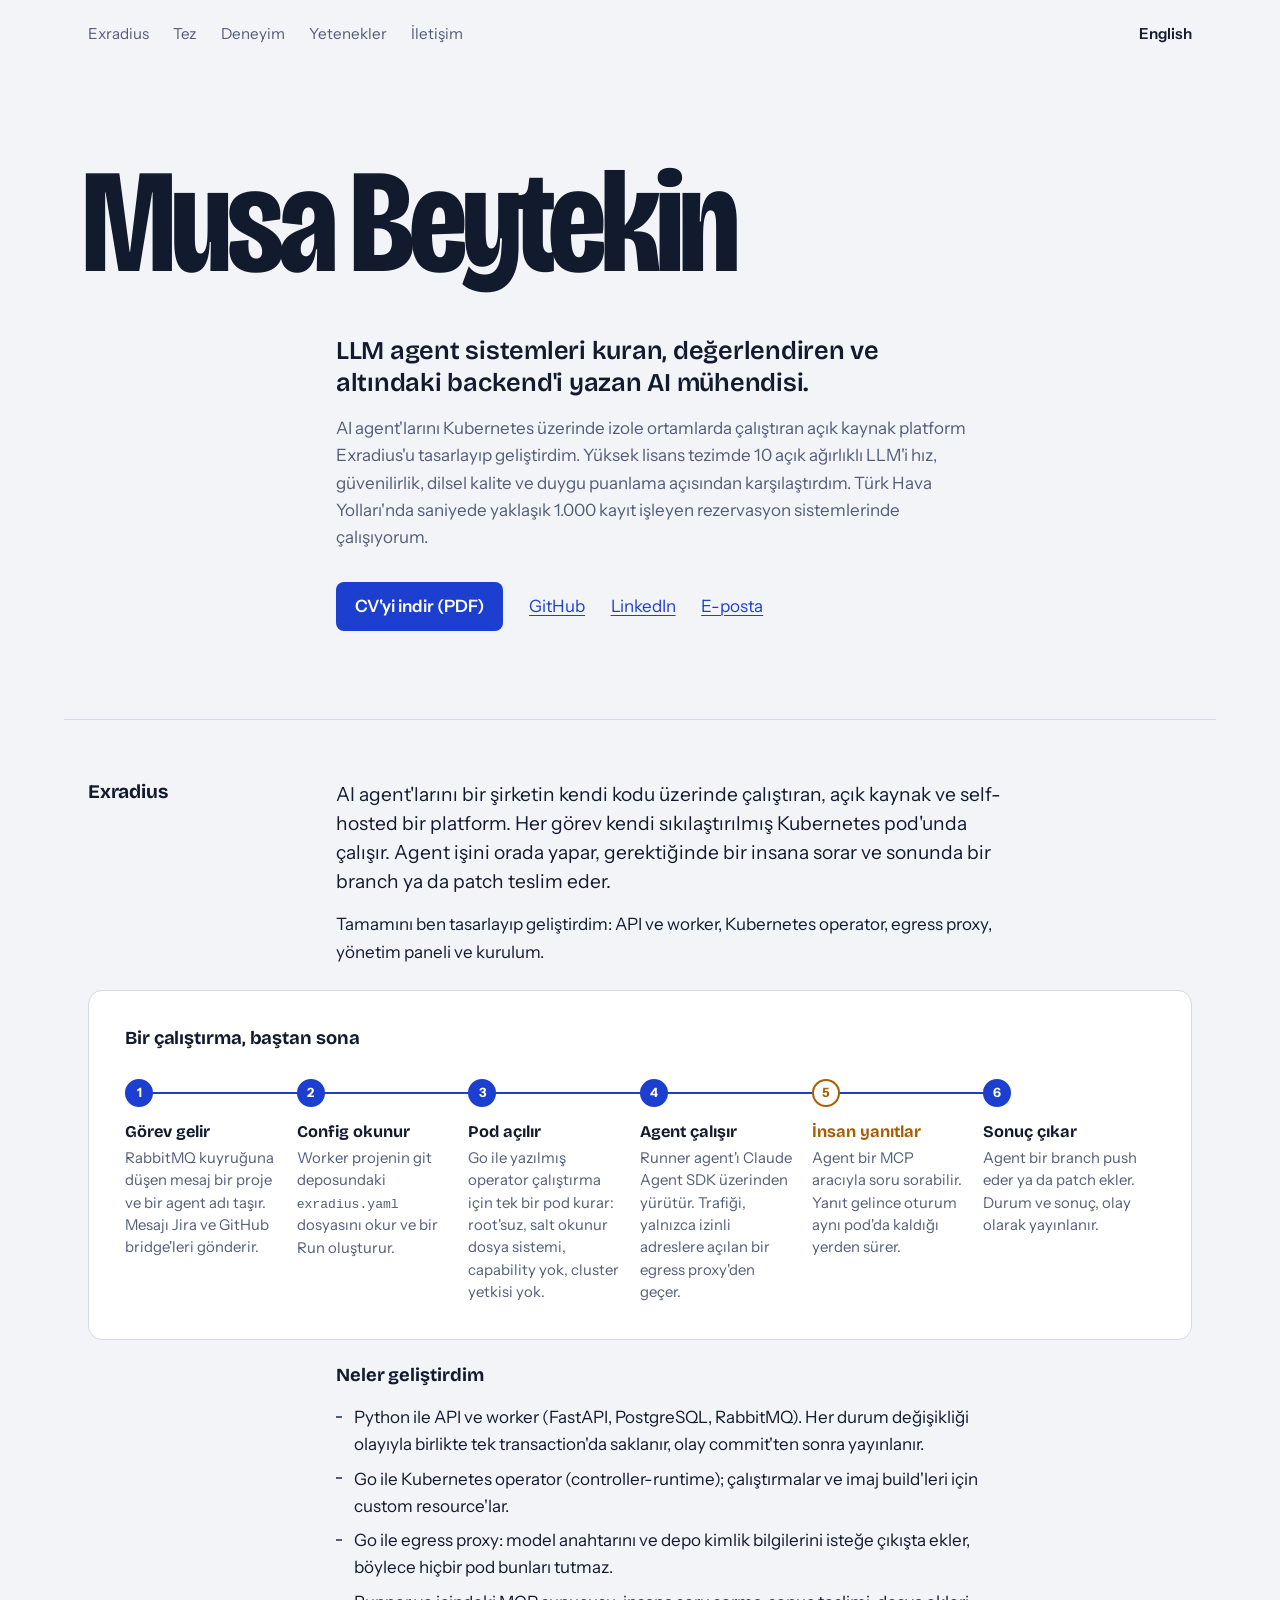
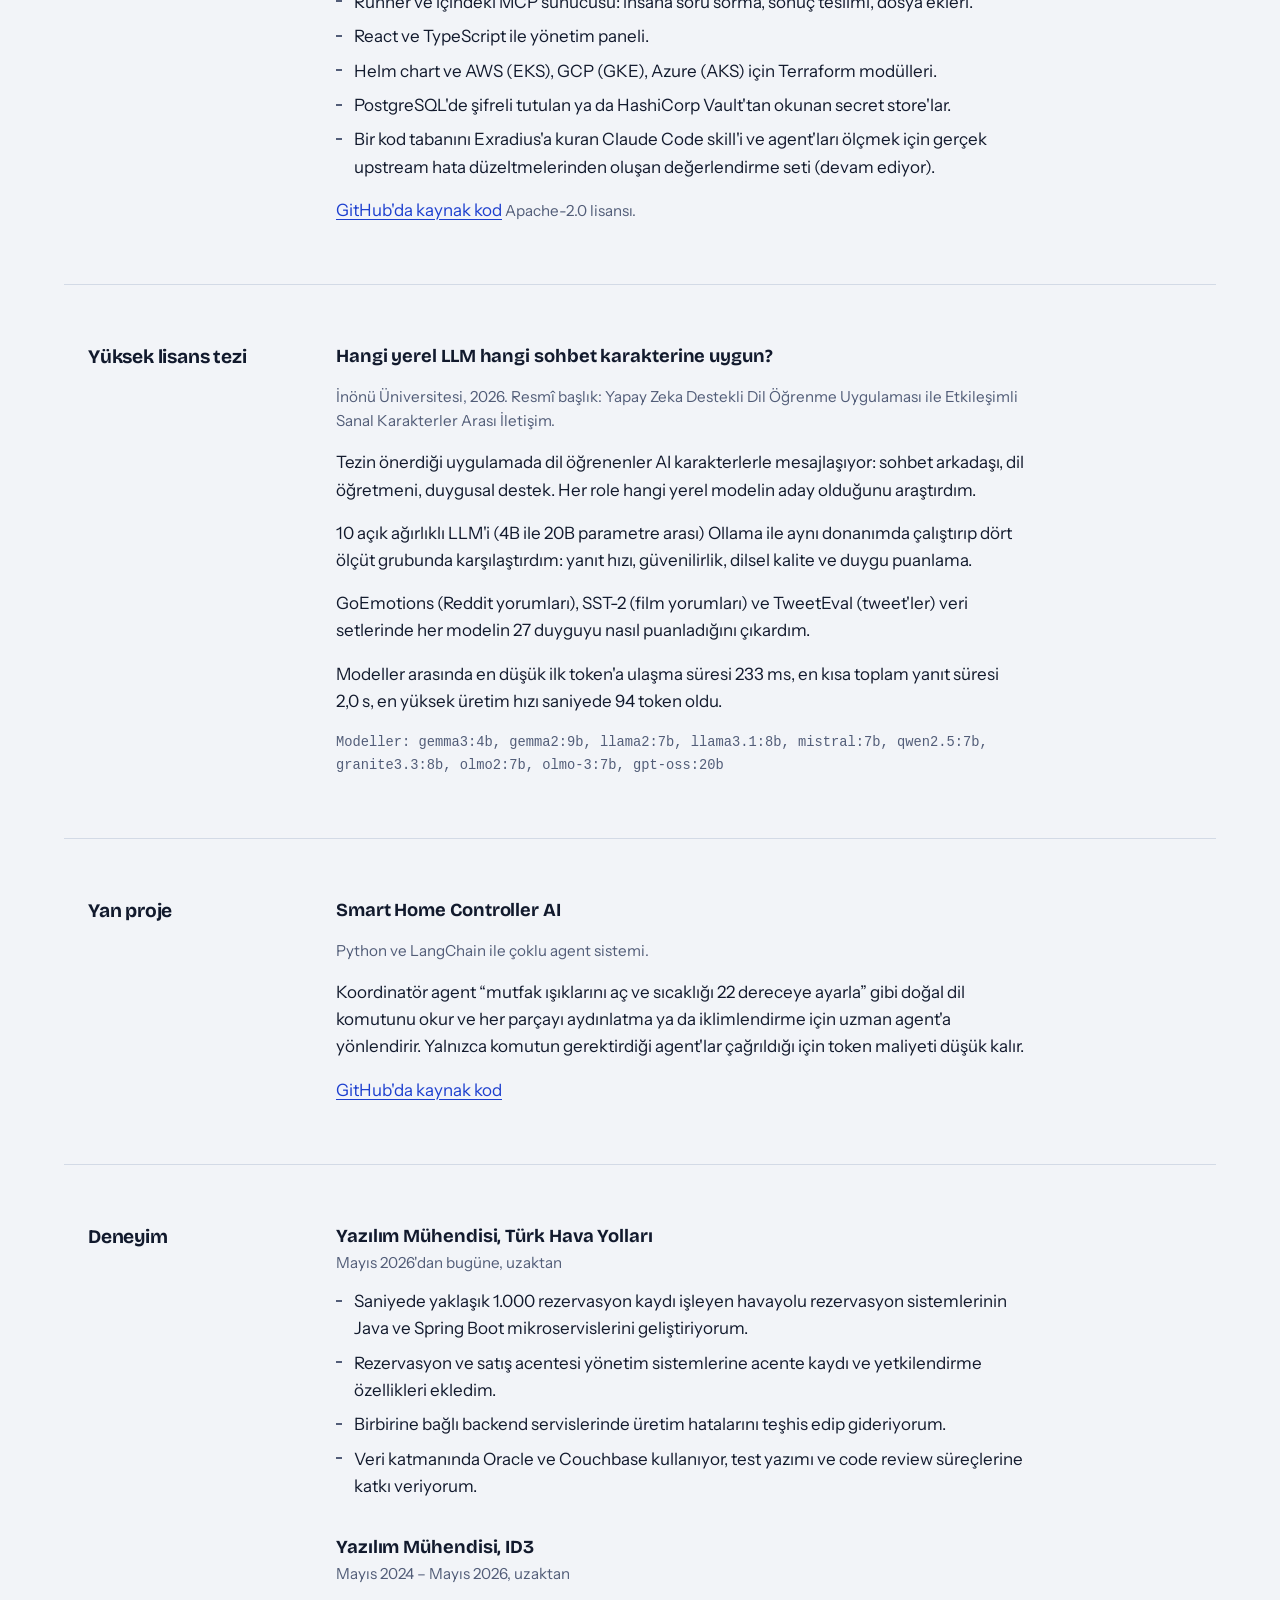
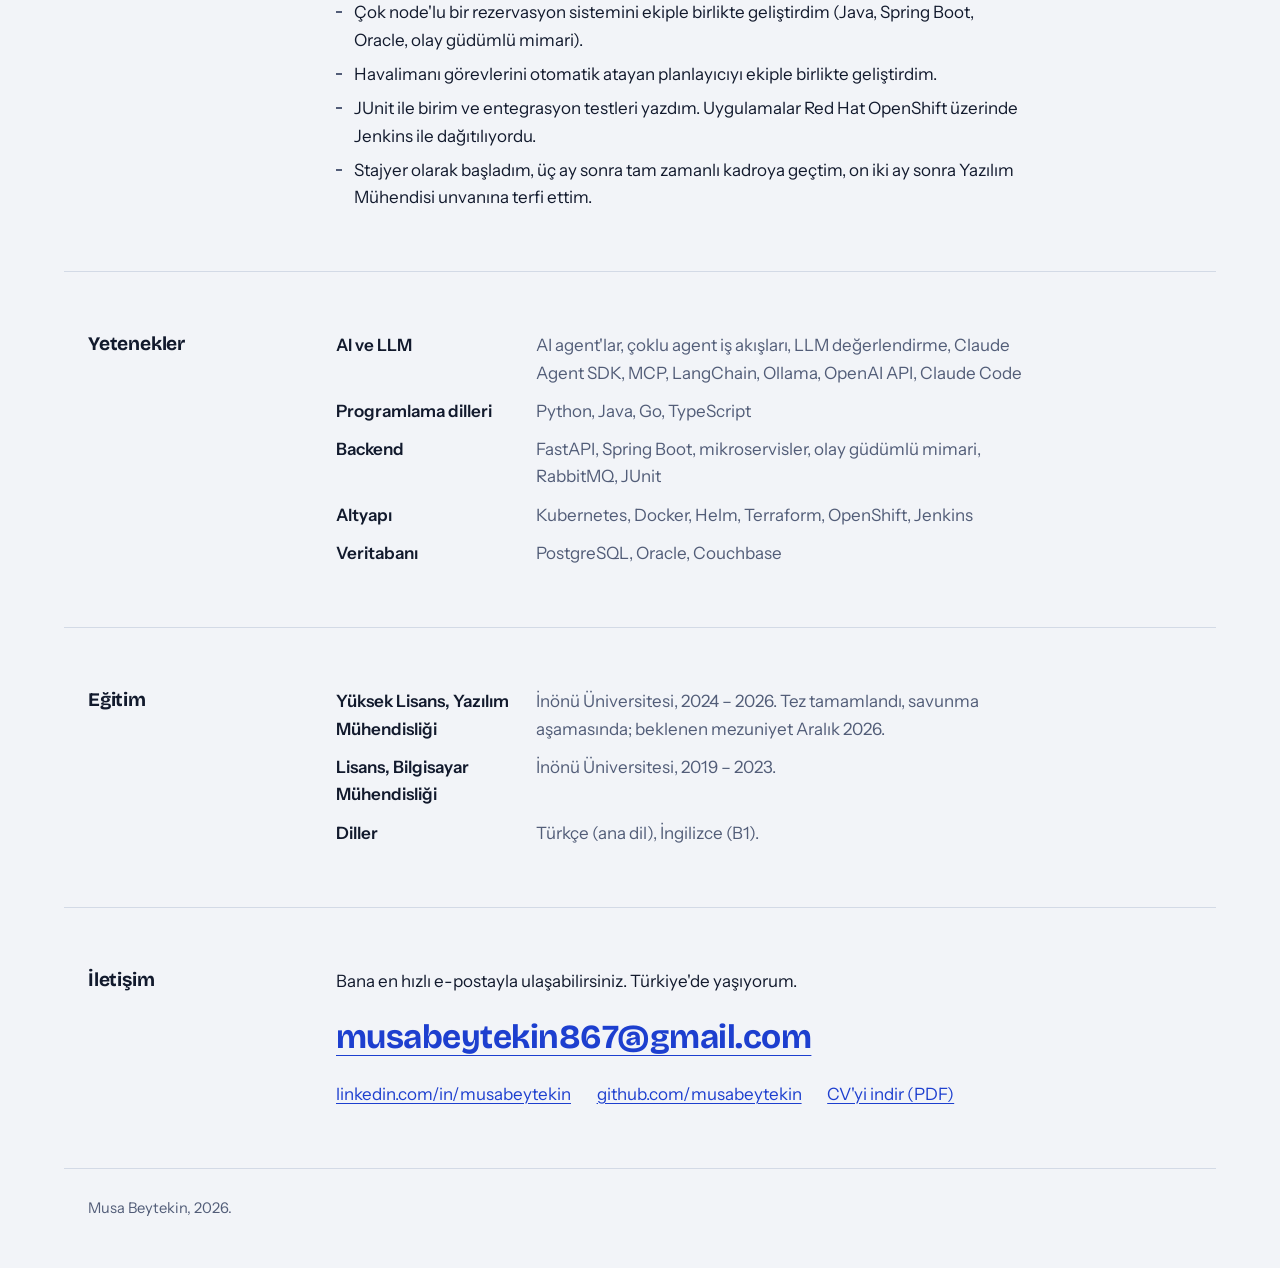
==== tr/index.html @ 1d21b81c "Add the personal site in English and Turkish Co-Authored-By: Claude Fable 5.2 <noreply@anthropic.com" ====
<!doctype html>
<html lang="tr">
<head>
  <meta charset="utf-8">
  <meta name="viewport" content="width=device-width, initial-scale=1">
  <title>Musa Beytekin, AI mühendisi</title>
  <meta name="description" content="LLM agent sistemleri kuran, değerlendiren ve altındaki backend'i yazan AI mühendisi. AI agent'larını izole Kubernetes pod'larında çalıştıran açık kaynak platform Exradius'un geliştiricisi.">
  <meta name="author" content="Musa Beytekin">
  <link rel="canonical" href="https://musabeytekin.github.io/tr/">
  <link rel="alternate" hreflang="en" href="https://musabeytekin.github.io/">
  <link rel="alternate" hreflang="tr" href="https://musabeytekin.github.io/tr/">
  <link rel="alternate" hreflang="x-default" href="https://musabeytekin.github.io/">
  <meta property="og:type" content="profile">
  <meta property="og:title" content="Musa Beytekin, AI mühendisi">
  <meta property="og:description" content="LLM agent sistemleri kuran, değerlendiren ve altındaki backend'i yazan AI mühendisi. AI agent'larını izole Kubernetes pod'larında çalıştıran açık kaynak platform Exradius'un geliştiricisi.">
  <meta property="og:url" content="https://musabeytekin.github.io/tr/">
  <meta property="og:image" content="https://musabeytekin.github.io/assets/og.png">
  <meta property="og:image:width" content="1200">
  <meta property="og:image:height" content="630">
  <meta name="twitter:card" content="summary_large_image">
  <meta name="theme-color" content="#f2f4f8" media="(prefers-color-scheme: light)">
  <meta name="theme-color" content="#0c1220" media="(prefers-color-scheme: dark)">
  <link rel="icon" href="../assets/favicon.svg" type="image/svg+xml">
  <link rel="preconnect" href="https://fonts.googleapis.com">
  <link rel="preconnect" href="https://fonts.gstatic.com" crossorigin>
  <link rel="stylesheet" href="https://fonts.googleapis.com/css2?family=Bricolage+Grotesque:opsz,wdth,wght@12..96,75..100,400..800&family=Instrument+Sans:wght@400..700&display=swap">
  <link rel="stylesheet" href="../assets/site.css">
  <script type="application/ld+json">
  {
    "@context": "https://schema.org",
    "@type": "Person",
    "name": "Musa Beytekin",
    "jobTitle": "AI Mühendisi",
    "url": "https://musabeytekin.github.io/tr/",
    "email": "mailto:musabeytekin867@gmail.com",
    "sameAs": ["https://github.com/musabeytekin", "https://www.linkedin.com/in/musabeytekin"],
    "alumniOf": {"@type": "CollegeOrUniversity", "name": "İnönü University"},
    "address": {"@type": "PostalAddress", "addressCountry": "TR"}
  }
  </script>
</head>
<body>
  <a class="skip" href="#main">İçeriğe geç</a>

  <header class="top wrap">
    <nav aria-label="Bölümler">
        <a href="#exradius">Exradius</a>
        <a href="#thesis">Tez</a>
        <a href="#experience">Deneyim</a>
        <a href="#skills">Yetenekler</a>
        <a href="#contact">İletişim</a>
    </nav>
    <a class="lang" href="../" lang="en" hreflang="en">English</a>
  </header>

  <main id="main">
    <section class="hero wrap">
      <h1>Musa Beytekin</h1>
      <div class="hero-text">
        <p class="role">LLM agent sistemleri kuran, değerlendiren ve altındaki backend'i yazan AI mühendisi.</p>
        <p class="summary">AI agent'larını Kubernetes üzerinde izole ortamlarda çalıştıran açık kaynak platform Exradius'u tasarlayıp geliştirdim. Yüksek lisans tezimde 10 açık ağırlıklı LLM'i hız, güvenilirlik, dilsel kalite ve duygu puanlama açısından karşılaştırdım. Türk Hava Yolları'nda saniyede yaklaşık 1.000 kayıt işleyen rezervasyon sistemlerinde çalışıyorum.</p>
        <ul class="actions">
          <li><a class="button" href="../cv/Musa_Beytekin_CV_TR.pdf">CV'yi indir (PDF)</a></li>
          <li><a href="https://github.com/musabeytekin">GitHub</a></li>
          <li><a href="https://www.linkedin.com/in/musabeytekin">LinkedIn</a></li>
          <li><a href="mailto:musabeytekin867@gmail.com">E-posta</a></li>
        </ul>
      </div>
    </section>

    <section class="block wrap" id="exradius">
      <h2>Exradius</h2>
      <div class="content">
        <p class="lead">AI agent'larını bir şirketin kendi kodu üzerinde çalıştıran, açık kaynak ve self-hosted bir platform. Her görev kendi sıkılaştırılmış Kubernetes pod'unda çalışır. Agent işini orada yapar, gerektiğinde bir insana sorar ve sonunda bir branch ya da patch teslim eder.</p>
        <p>Tamamını ben tasarlayıp geliştirdim: API ve worker, Kubernetes operator, egress proxy, yönetim paneli ve kurulum.</p>
      </div>
      <div class="run wide">
        <h3>Bir çalıştırma, baştan sona</h3>
        <ol class="track">
          <li style="--i: 0"><strong>Görev gelir</strong>RabbitMQ kuyruğuna düşen mesaj bir proje ve bir agent adı taşır. Mesajı Jira ve GitHub bridge'leri gönderir.</li>
          <li style="--i: 1"><strong>Config okunur</strong>Worker projenin git deposundaki <code>exradius.yaml</code> dosyasını okur ve bir Run oluşturur.</li>
          <li style="--i: 2"><strong>Pod açılır</strong>Go ile yazılmış operator çalıştırma için tek bir pod kurar: root'suz, salt okunur dosya sistemi, capability yok, cluster yetkisi yok.</li>
          <li style="--i: 3"><strong>Agent çalışır</strong>Runner agent'ı Claude Agent SDK üzerinden yürütür. Trafiği, yalnızca izinli adreslere açılan bir egress proxy'den geçer.</li>
          <li class="person" style="--i: 4"><strong>İnsan yanıtlar</strong>Agent bir MCP aracıyla soru sorabilir. Yanıt gelince oturum aynı pod'da kaldığı yerden sürer.</li>
          <li style="--i: 5"><strong>Sonuç çıkar</strong>Agent bir branch push eder ya da patch ekler. Durum ve sonuç, olay olarak yayınlanır.</li>
        </ol>
      </div>
      <div class="content">
        <h3>Neler geliştirdim</h3>
        <ul class="points">
          <li>Python ile API ve worker (FastAPI, PostgreSQL, RabbitMQ). Her durum değişikliği olayıyla birlikte tek transaction'da saklanır, olay commit'ten sonra yayınlanır.</li>
          <li>Go ile Kubernetes operator (controller-runtime); çalıştırmalar ve imaj build'leri için custom resource'lar.</li>
          <li>Go ile egress proxy: model anahtarını ve depo kimlik bilgilerini isteğe çıkışta ekler, böylece hiçbir pod bunları tutmaz.</li>
          <li>Runner ve içindeki MCP sunucusu: insana soru sorma, sonuç teslimi, dosya ekleri.</li>
          <li>React ve TypeScript ile yönetim paneli.</li>
          <li>Helm chart ve AWS (EKS), GCP (GKE), Azure (AKS) için Terraform modülleri.</li>
          <li>PostgreSQL'de şifreli tutulan ya da HashiCorp Vault'tan okunan secret store'lar.</li>
          <li>Bir kod tabanını Exradius'a kuran Claude Code skill'i ve agent'ları ölçmek için gerçek upstream hata düzeltmelerinden oluşan değerlendirme seti (devam ediyor).</li>
        </ul>
        <p><a href="https://github.com/musabeytekin/exradius">GitHub'da kaynak kod</a> <span class="note">Apache-2.0 lisansı.</span></p>
      </div>
    </section>

    <section class="block wrap" id="thesis">
      <h2>Yüksek lisans tezi</h2>
      <div class="content">
        <h3>Hangi yerel LLM hangi sohbet karakterine uygun?</h3>
        <p class="note">İnönü Üniversitesi, 2026. Resmî başlık: Yapay Zeka Destekli Dil Öğrenme Uygulaması ile Etkileşimli Sanal Karakterler Arası İletişim.</p>
        <p>Tezin önerdiği uygulamada dil öğrenenler AI karakterlerle mesajlaşıyor: sohbet arkadaşı, dil öğretmeni, duygusal destek. Her role hangi yerel modelin aday olduğunu araştırdım.</p>
        <p>10 açık ağırlıklı LLM'i (4B ile 20B parametre arası) Ollama ile aynı donanımda çalıştırıp dört ölçüt grubunda karşılaştırdım: yanıt hızı, güvenilirlik, dilsel kalite ve duygu puanlama.</p>
        <p>GoEmotions (Reddit yorumları), SST-2 (film yorumları) ve TweetEval (tweet'ler) veri setlerinde her modelin 27 duyguyu nasıl puanladığını çıkardım.</p>
        <p>Modeller arasında en düşük ilk token'a ulaşma süresi 233 ms, en kısa toplam yanıt süresi 2,0 s, en yüksek üretim hızı saniyede 94 token oldu.</p>
        <p class="models">Modeller: gemma3:4b, gemma2:9b, llama2:7b, llama3.1:8b, mistral:7b, qwen2.5:7b, granite3.3:8b, olmo2:7b, olmo-3:7b, gpt-oss:20b</p>
      </div>
    </section>

    <section class="block wrap" id="side-project">
      <h2>Yan proje</h2>
      <div class="content">
        <h3>Smart Home Controller AI</h3>
        <p class="note">Python ve LangChain ile çoklu agent sistemi.</p>
        <p>Koordinatör agent “mutfak ışıklarını aç ve sıcaklığı 22 dereceye ayarla” gibi doğal dil komutunu okur ve her parçayı aydınlatma ya da iklimlendirme için uzman agent'a yönlendirir. Yalnızca komutun gerektirdiği agent'lar çağrıldığı için token maliyeti düşük kalır.</p>
        <p><a href="https://github.com/musabeytekin/smart-home-controller-ai">GitHub'da kaynak kod</a></p>
      </div>
    </section>

    <section class="block wrap" id="experience">
      <h2>Deneyim</h2>
      <div class="content">
        <article class="entry">
          <h3>Yazılım Mühendisi, Türk Hava Yolları</h3>
          <p class="when">Mayıs 2026'dan bugüne, uzaktan</p>
          <ul class="points">
            <li>Saniyede yaklaşık 1.000 rezervasyon kaydı işleyen havayolu rezervasyon sistemlerinin Java ve Spring Boot mikroservislerini geliştiriyorum.</li>
            <li>Rezervasyon ve satış acentesi yönetim sistemlerine acente kaydı ve yetkilendirme özellikleri ekledim.</li>
            <li>Birbirine bağlı backend servislerinde üretim hatalarını teşhis edip gideriyorum.</li>
            <li>Veri katmanında Oracle ve Couchbase kullanıyor, test yazımı ve code review süreçlerine katkı veriyorum.</li>
          </ul>
        </article>
        <article class="entry">
          <h3>Yazılım Mühendisi, ID3</h3>
          <p class="when">Mayıs 2024 – Mayıs 2026, uzaktan</p>
          <ul class="points">
            <li>Çok node'lu bir rezervasyon sistemini ekiple birlikte geliştirdim (Java, Spring Boot, Oracle, olay güdümlü mimari).</li>
            <li>Havalimanı görevlerini otomatik atayan planlayıcıyı ekiple birlikte geliştirdim.</li>
            <li>JUnit ile birim ve entegrasyon testleri yazdım. Uygulamalar Red Hat OpenShift üzerinde Jenkins ile dağıtılıyordu.</li>
            <li>Stajyer olarak başladım, üç ay sonra tam zamanlı kadroya geçtim, on iki ay sonra Yazılım Mühendisi unvanına terfi ettim.</li>
          </ul>
        </article>
      </div>
    </section>

    <section class="block wrap" id="skills">
      <h2>Yetenekler</h2>
      <div class="content">
        <dl class="facts">
          <dt>AI ve LLM</dt>
          <dd>AI agent'lar, çoklu agent iş akışları, LLM değerlendirme, Claude Agent SDK, MCP, LangChain, Ollama, OpenAI API, Claude Code</dd>
          <dt>Programlama dilleri</dt>
          <dd>Python, Java, Go, TypeScript</dd>
          <dt>Backend</dt>
          <dd>FastAPI, Spring Boot, mikroservisler, olay güdümlü mimari, RabbitMQ, JUnit</dd>
          <dt>Altyapı</dt>
          <dd>Kubernetes, Docker, Helm, Terraform, OpenShift, Jenkins</dd>
          <dt>Veritabanı</dt>
          <dd>PostgreSQL, Oracle, Couchbase</dd>
        </dl>
      </div>
    </section>

    <section class="block wrap" id="education">
      <h2>Eğitim</h2>
      <div class="content">
        <dl class="facts">
          <dt>Yüksek Lisans, Yazılım Mühendisliği</dt>
          <dd>İnönü Üniversitesi, 2024 – 2026. Tez tamamlandı, savunma aşamasında; beklenen mezuniyet Aralık 2026.</dd>
          <dt>Lisans, Bilgisayar Mühendisliği</dt>
          <dd>İnönü Üniversitesi, 2019 – 2023.</dd>
          <dt>Diller</dt>
          <dd>Türkçe (ana dil), İngilizce (B1).</dd>
        </dl>
      </div>
    </section>

    <section class="block wrap" id="contact">
      <h2>İletişim</h2>
      <div class="content">
        <p>Bana en hızlı e-postayla ulaşabilirsiniz. Türkiye'de yaşıyorum.</p>
        <p><a class="mail" href="mailto:musabeytekin867@gmail.com">musabeytekin867@gmail.com</a></p>
        <ul class="links">
          <li><a href="https://www.linkedin.com/in/musabeytekin">linkedin.com/in/musabeytekin</a></li>
          <li><a href="https://github.com/musabeytekin">github.com/musabeytekin</a></li>
          <li><a href="../cv/Musa_Beytekin_CV_TR.pdf">CV'yi indir (PDF)</a></li>
        </ul>
      </div>
    </section>
  </main>

  <footer class="wrap">
    <p>Musa Beytekin, 2026.</p>
  </footer>

  <script src="../assets/site.js" defer></script>
</body>
</html>
---- assets/site.css ----
:root {
  --paper: #f2f4f8;
  --surface: #ffffff;
  --ink: #121a2d;
  --muted: #525d78;
  --line: #d3dae6;
  --accent: #1d3fcf;
  --accent-ink: #ffffff;
  --signal: #a85f00;
  --display: "Bricolage Grotesque", "Avenir Next Condensed", "Helvetica Neue", Arial, sans-serif;
  --body: "Instrument Sans", "Helvetica Neue", Arial, sans-serif;
  --mono: ui-monospace, "SF Mono", Menlo, Consolas, monospace;
  --margin-col: 13rem;
  --gap: 2.5rem;
  color-scheme: light dark;
}

@media (prefers-color-scheme: dark) {
  :root {
    --paper: #0c1220;
    --surface: #141c30;
    --ink: #e9edf6;
    --muted: #9ba6c0;
    --line: #27314b;
    --accent: #a3b6ff;
    --accent-ink: #0c1220;
    --signal: #f1b54a;
  }
}

*,
*::before,
*::after {
  box-sizing: border-box;
}

html {
  scroll-behavior: smooth;
  -webkit-text-size-adjust: 100%;
}

body {
  margin: 0;
  background: var(--paper);
  color: var(--ink);
  font-family: var(--body);
  font-size: 1.0625rem;
  line-height: 1.6;
  -webkit-font-smoothing: antialiased;
}

a {
  color: var(--accent);
  text-decoration-thickness: 1px;
  text-underline-offset: 0.2em;
}

a:hover {
  text-decoration-thickness: 2px;
}

:focus-visible {
  outline: 2px solid var(--accent);
  outline-offset: 3px;
  border-radius: 3px;
}

h1,
h2,
h3,
p,
ul,
ol,
dl,
dd {
  margin: 0;
}

ul,
ol {
  padding: 0;
  list-style: none;
}

code {
  font-family: var(--mono);
  font-size: 0.88em;
}

.wrap {
  max-width: 72rem;
  margin-inline: auto;
  padding-inline: 1.5rem;
}

.skip {
  position: absolute;
  left: 1rem;
  top: -4rem;
  background: var(--surface);
  padding: 0.5rem 0.9rem;
  border-radius: 6px;
}

.skip:focus {
  top: 1rem;
}

/* Top bar */

.top {
  display: flex;
  justify-content: space-between;
  align-items: baseline;
  gap: 1.5rem;
  padding-block: 1.4rem;
  font-size: 0.95rem;
}

.top nav {
  display: flex;
  flex-wrap: wrap;
  gap: 0.3rem 1.5rem;
}

.top a {
  color: var(--muted);
  text-decoration: none;
}

.top a:hover {
  color: var(--ink);
  text-decoration: underline;
}

.top .lang {
  color: var(--ink);
  font-weight: 600;
  white-space: nowrap;
}

/* Hero */

.hero {
  padding-block: clamp(2.5rem, 7vw, 5.5rem) clamp(3rem, 7vw, 5.5rem);
}

.hero h1 {
  font-family: var(--display);
  font-weight: 700;
  font-stretch: 78%;
  font-size: clamp(3.4rem, 12.2vw, 9.25rem);
  line-height: 0.88;
  letter-spacing: -0.035em;
  margin-left: -0.04em;
}

.hero-text {
  margin-top: clamp(1.75rem, 4vw, 3rem);
  margin-left: calc(var(--margin-col) + var(--gap));
  max-width: 40rem;
}

.role {
  font-family: var(--display);
  font-size: clamp(1.3rem, 2.4vw, 1.6rem);
  font-weight: 600;
  line-height: 1.25;
  letter-spacing: -0.01em;
}

.summary {
  margin-top: 1rem;
  color: var(--muted);
}

.actions {
  display: flex;
  flex-wrap: wrap;
  align-items: center;
  gap: 0.8rem 1.6rem;
  margin-top: 1.9rem;
}

.button {
  display: inline-block;
  background: var(--accent);
  color: var(--accent-ink);
  font-weight: 600;
  text-decoration: none;
  padding: 0.7rem 1.2rem;
  border-radius: 8px;
}

.button:hover {
  filter: brightness(1.12);
}

/* Sections: heading in the margin, content beside it */

.block {
  display: grid;
  grid-template-columns: var(--margin-col) minmax(0, 1fr);
  column-gap: var(--gap);
  row-gap: 1.5rem;
  padding-block: clamp(2.5rem, 5vw, 3.75rem);
  border-top: 1px solid var(--line);
}

.block > h2 {
  grid-column: 1;
  font-family: var(--display);
  font-size: 1.2rem;
  font-weight: 700;
  line-height: 1.3;
  letter-spacing: -0.01em;
}

.block > .content {
  grid-column: 2;
  max-width: 43rem;
}

.block > .wide {
  grid-column: 1 / -1;
}

.content > * + * {
  margin-top: 1rem;
}

.lead {
  font-size: 1.2rem;
  line-height: 1.5;
}

h3 {
  font-family: var(--display);
  font-size: 1.15rem;
  font-weight: 700;
  line-height: 1.3;
  letter-spacing: -0.005em;
}

.when {
  color: var(--muted);
  font-size: 0.95rem;
  margin-top: 0.15rem;
}

.note {
  color: var(--muted);
  font-size: 0.95rem;
}

.points li {
  position: relative;
  padding-left: 1.1rem;
}

.points li + li {
  margin-top: 0.45rem;
}

.points li::before {
  content: "";
  position: absolute;
  left: 0;
  top: 0.68em;
  width: 0.4rem;
  height: 2px;
  background: var(--muted);
}

.entry + .entry {
  margin-top: 2.25rem;
}

.entry .points {
  margin-top: 0.8rem;
}

.models {
  font-family: var(--mono);
  font-size: 0.86rem;
  line-height: 1.7;
  color: var(--muted);
}

/* One run, drawn as a line with stops */

.run {
  background: var(--surface);
  border: 1px solid var(--line);
  border-radius: 14px;
  padding: clamp(1.4rem, 3vw, 2.25rem);
}

.run h3 {
  margin-bottom: 1.75rem;
}

.track {
  --dot: 1.75rem;
  position: relative;
  display: grid;
  grid-template-columns: repeat(6, minmax(0, 1fr));
  counter-reset: stop;
}

.track::before,
.track::after {
  content: "";
  position: absolute;
  top: calc(var(--dot) / 2 - 1px);
  left: 0;
  width: calc(100% / 6 * 5 + var(--dot) / 2);
  height: 2px;
  background: var(--line);
}

.track::after {
  background: var(--accent);
  transform-origin: left center;
}

.track li {
  position: relative;
  counter-increment: stop;
  padding: calc(var(--dot) + 0.9rem) 1.1rem 0 0;
  font-size: 0.93rem;
  line-height: 1.5;
  color: var(--muted);
}

.track li::before {
  content: counter(stop);
  position: absolute;
  z-index: 1;
  top: 0;
  left: 0;
  width: var(--dot);
  height: var(--dot);
  border-radius: 50%;
  background: var(--accent);
  border: 2px solid var(--accent);
  color: var(--accent-ink);
  font-size: 0.8rem;
  font-weight: 700;
  line-height: calc(var(--dot) - 4px);
  text-align: center;
}

.track strong {
  display: block;
  color: var(--ink);
  font-family: var(--display);
  font-size: 1.02rem;
  line-height: 1.3;
  margin-bottom: 0.3rem;
}

/* The stop where a person steps in */
.track li.person::before {
  background: var(--surface);
  border-color: var(--signal);
  color: var(--signal);
}

.track li.person strong {
  color: var(--signal);
}

/* Played once when the track scrolls into view; the script adds these classes */
.track.waiting::after {
  transform: scaleX(0);
}

.track.waiting li::before {
  background: var(--surface);
  border-color: var(--line);
  color: var(--muted);
}

.track.playing::after {
  animation: travel 2.4s cubic-bezier(0.45, 0, 0.25, 1) both;
}

.track.playing li::before {
  animation: arrive 0.35s ease-out both;
  animation-delay: calc(var(--i) * 0.42s);
}

.track.playing li.person::before {
  animation-name: arrive-person;
}

@keyframes travel {
  from {
    transform: scaleX(0);
  }
  to {
    transform: scaleX(1);
  }
}

@keyframes arrive {
  from {
    background: var(--surface);
    border-color: var(--line);
    color: var(--muted);
  }
  to {
    background: var(--accent);
    border-color: var(--accent);
    color: var(--accent-ink);
  }
}

@keyframes arrive-person {
  from {
    border-color: var(--line);
    color: var(--muted);
  }
  to {
    border-color: var(--signal);
    color: var(--signal);
  }
}

/* Skills and facts */

.facts {
  display: grid;
  grid-template-columns: 11rem minmax(0, 1fr);
  gap: 0.7rem 1.5rem;
}

.facts dt {
  font-weight: 600;
}

.facts dd {
  color: var(--muted);
}

.facts dd strong {
  color: var(--ink);
  font-weight: 600;
}

/* Contact */

.mail {
  font-family: var(--display);
  font-size: clamp(1.35rem, 3.6vw, 2.1rem);
  font-weight: 700;
  letter-spacing: -0.015em;
  overflow-wrap: anywhere;
}

.links {
  display: flex;
  flex-wrap: wrap;
  gap: 0.5rem 1.6rem;
}

footer {
  border-top: 1px solid var(--line);
  padding-block: 1.75rem 3rem;
  color: var(--muted);
  font-size: 0.92rem;
}

/* Narrow screens: one column, the track turns vertical */

@media (max-width: 56rem) {
  .block {
    grid-template-columns: minmax(0, 1fr);
    row-gap: 1.1rem;
  }

  .block > h2,
  .block > .content {
    grid-column: 1;
  }

  .block > h2 {
    font-size: 1.45rem;
  }

  .hero-text {
    margin-left: 0;
  }

  .track {
    grid-template-columns: minmax(0, 1fr);
  }

  .track::before,
  .track::after {
    top: 0;
    left: calc(var(--dot) / 2 - 1px);
    width: 2px;
    height: calc(100% - var(--last, 5rem));
  }

  .track::after {
    transform-origin: center top;
  }

  .track li {
    padding: 0.15rem 0 1.5rem calc(var(--dot) + 1rem);
  }

  .track li:last-child {
    padding-bottom: 0;
  }

  .track.waiting::after {
    transform: scaleY(0);
  }

  .track.playing::after {
    animation-name: travel-down;
  }

  .facts {
    grid-template-columns: minmax(0, 1fr);
    gap: 0.15rem;
  }

  .facts dd {
    margin-bottom: 0.8rem;
  }
}

@keyframes travel-down {
  from {
    transform: scaleY(0);
  }
  to {
    transform: scaleY(1);
  }
}

@media (max-width: 30rem) {
  .top nav {
    gap: 0.2rem 1rem;
  }
}

@media (prefers-reduced-motion: reduce) {
  html {
    scroll-behavior: auto;
  }
}

@media print {
  .top,
  .actions,
  .skip {
    display: none;
  }

  body {
    background: #fff;
    font-size: 11pt;
  }
}
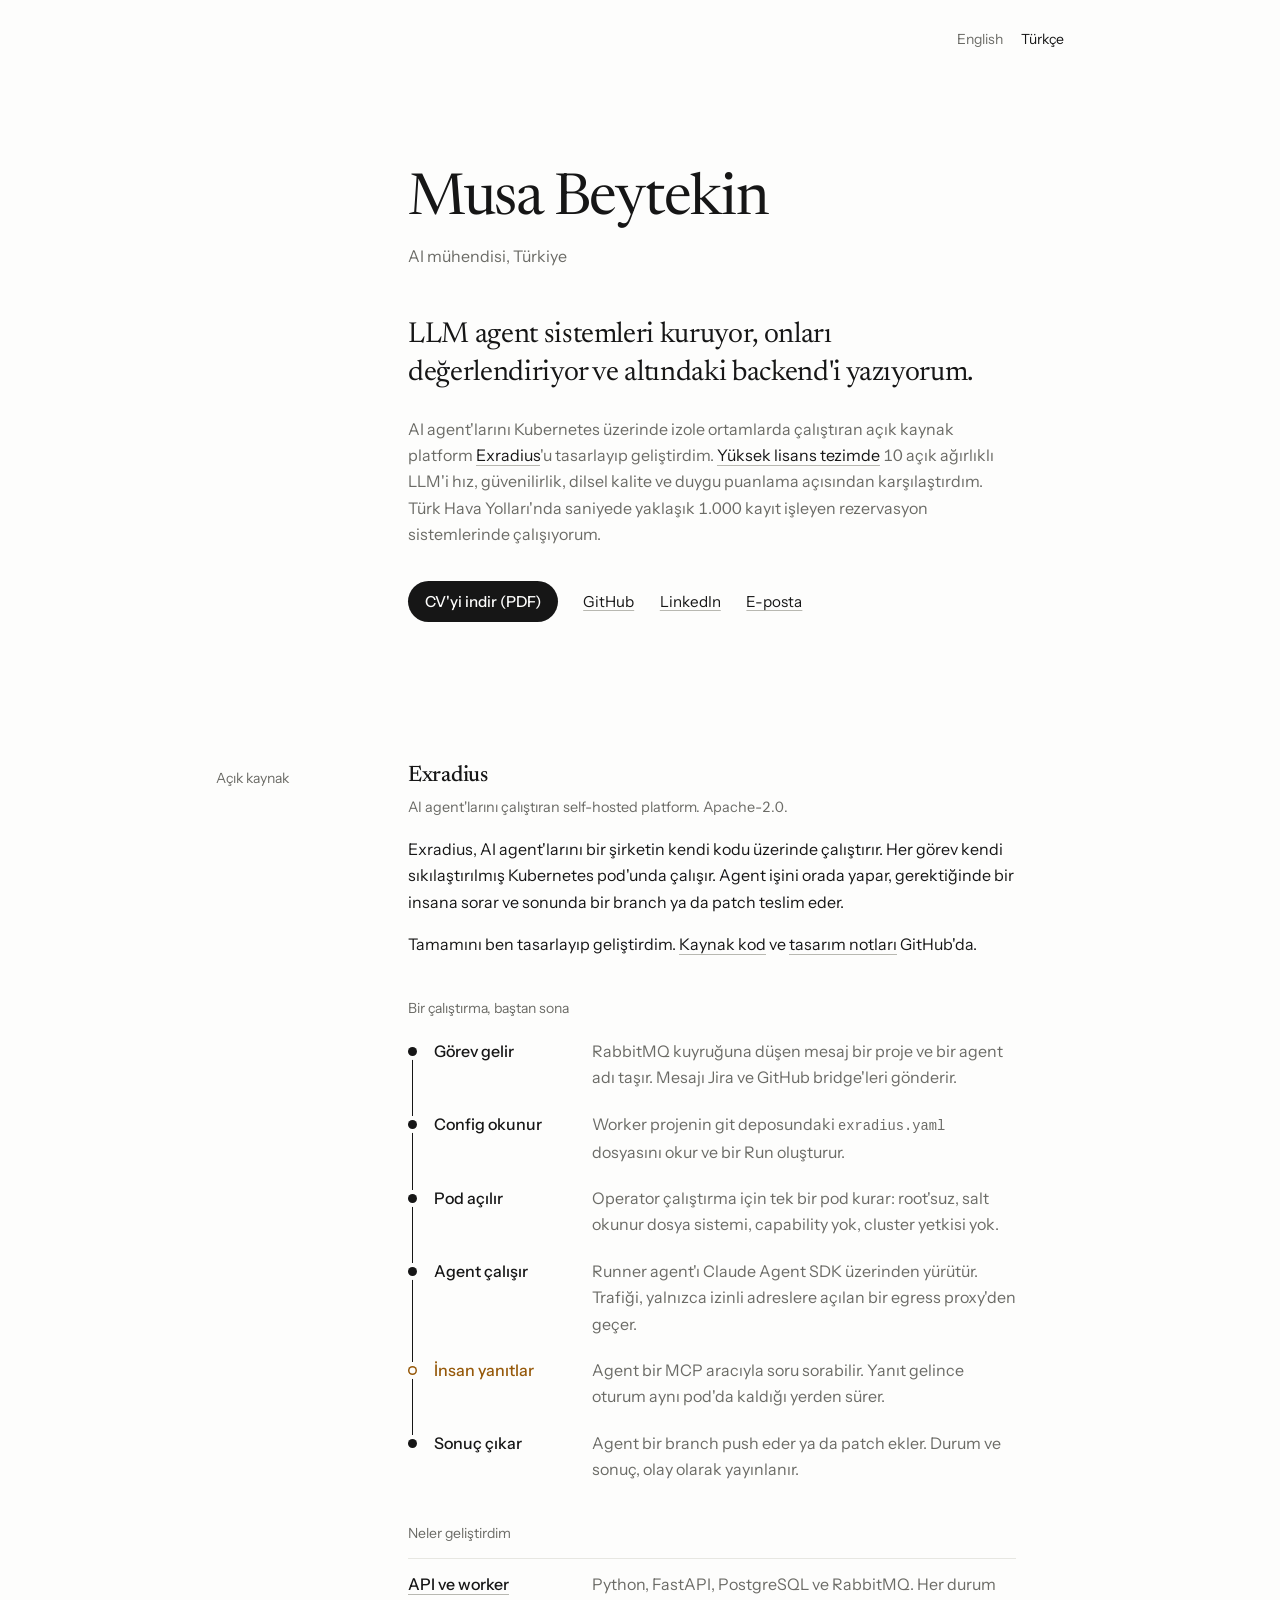
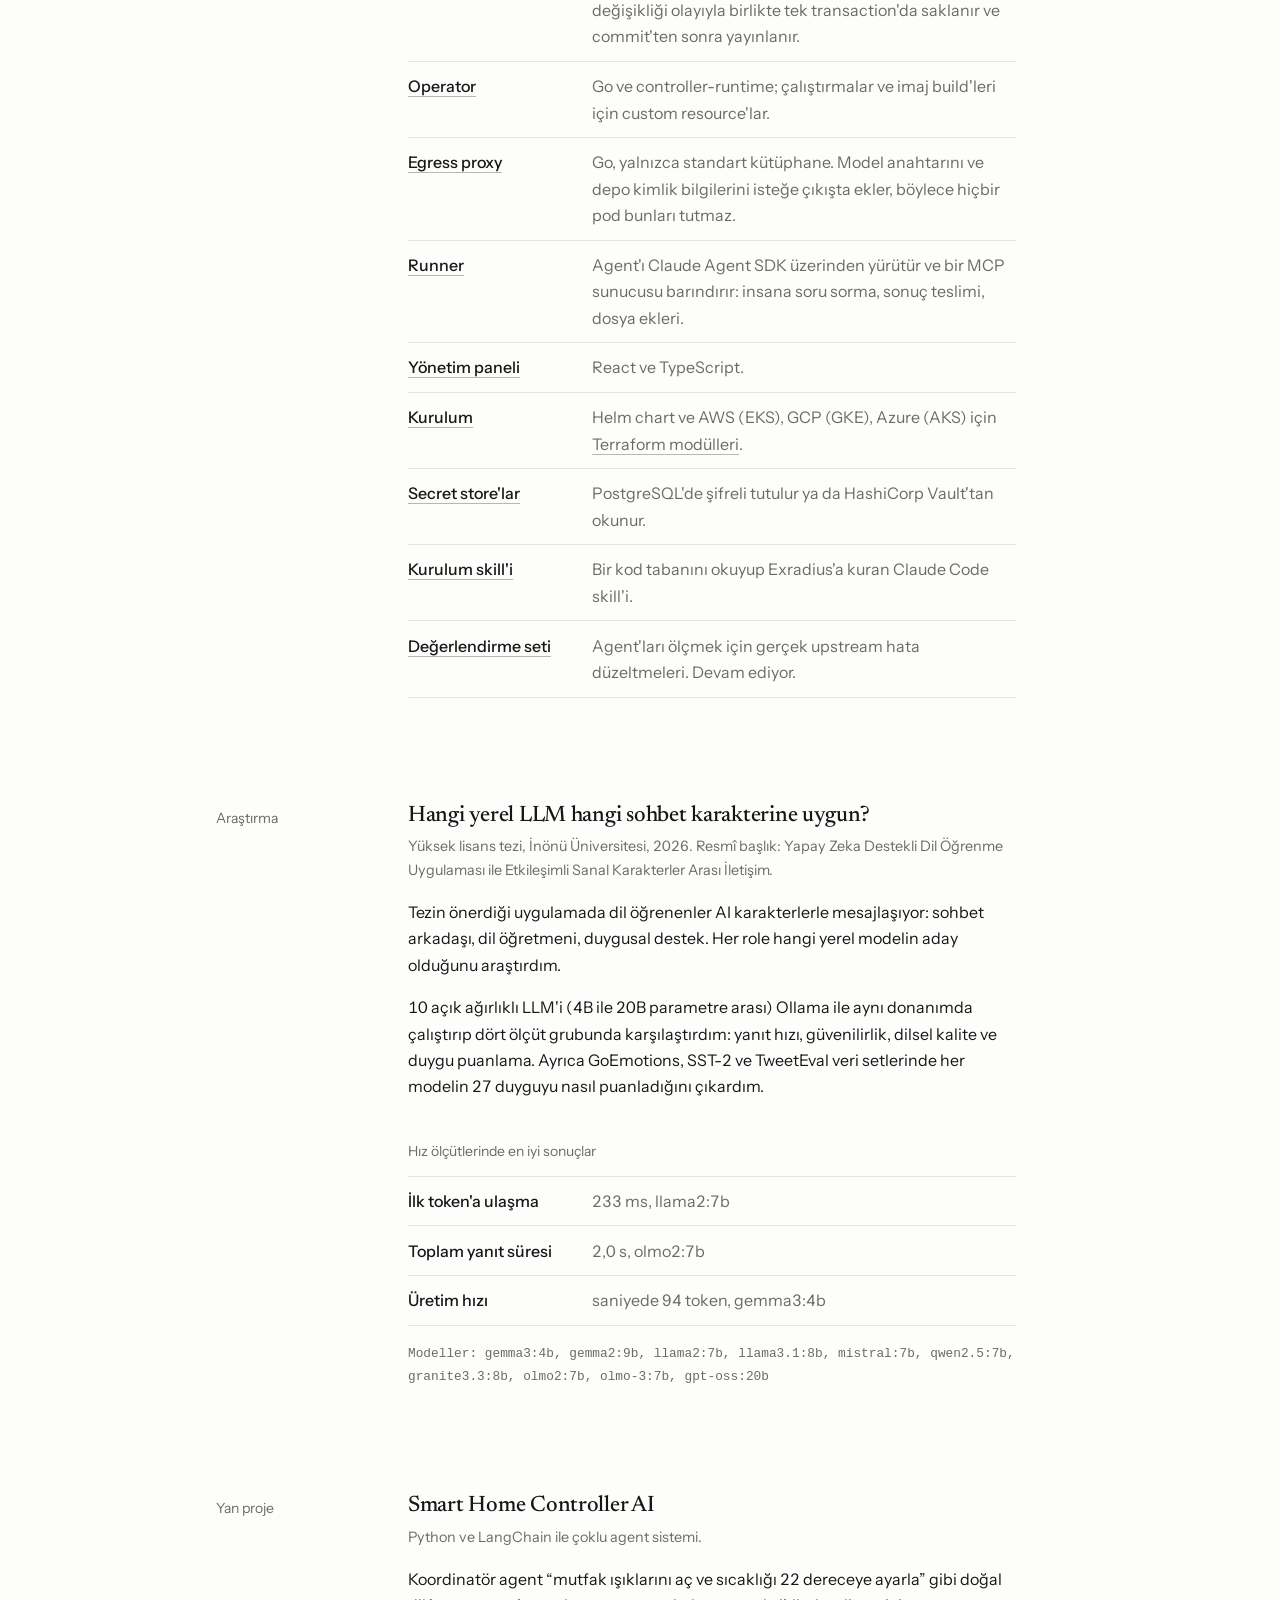
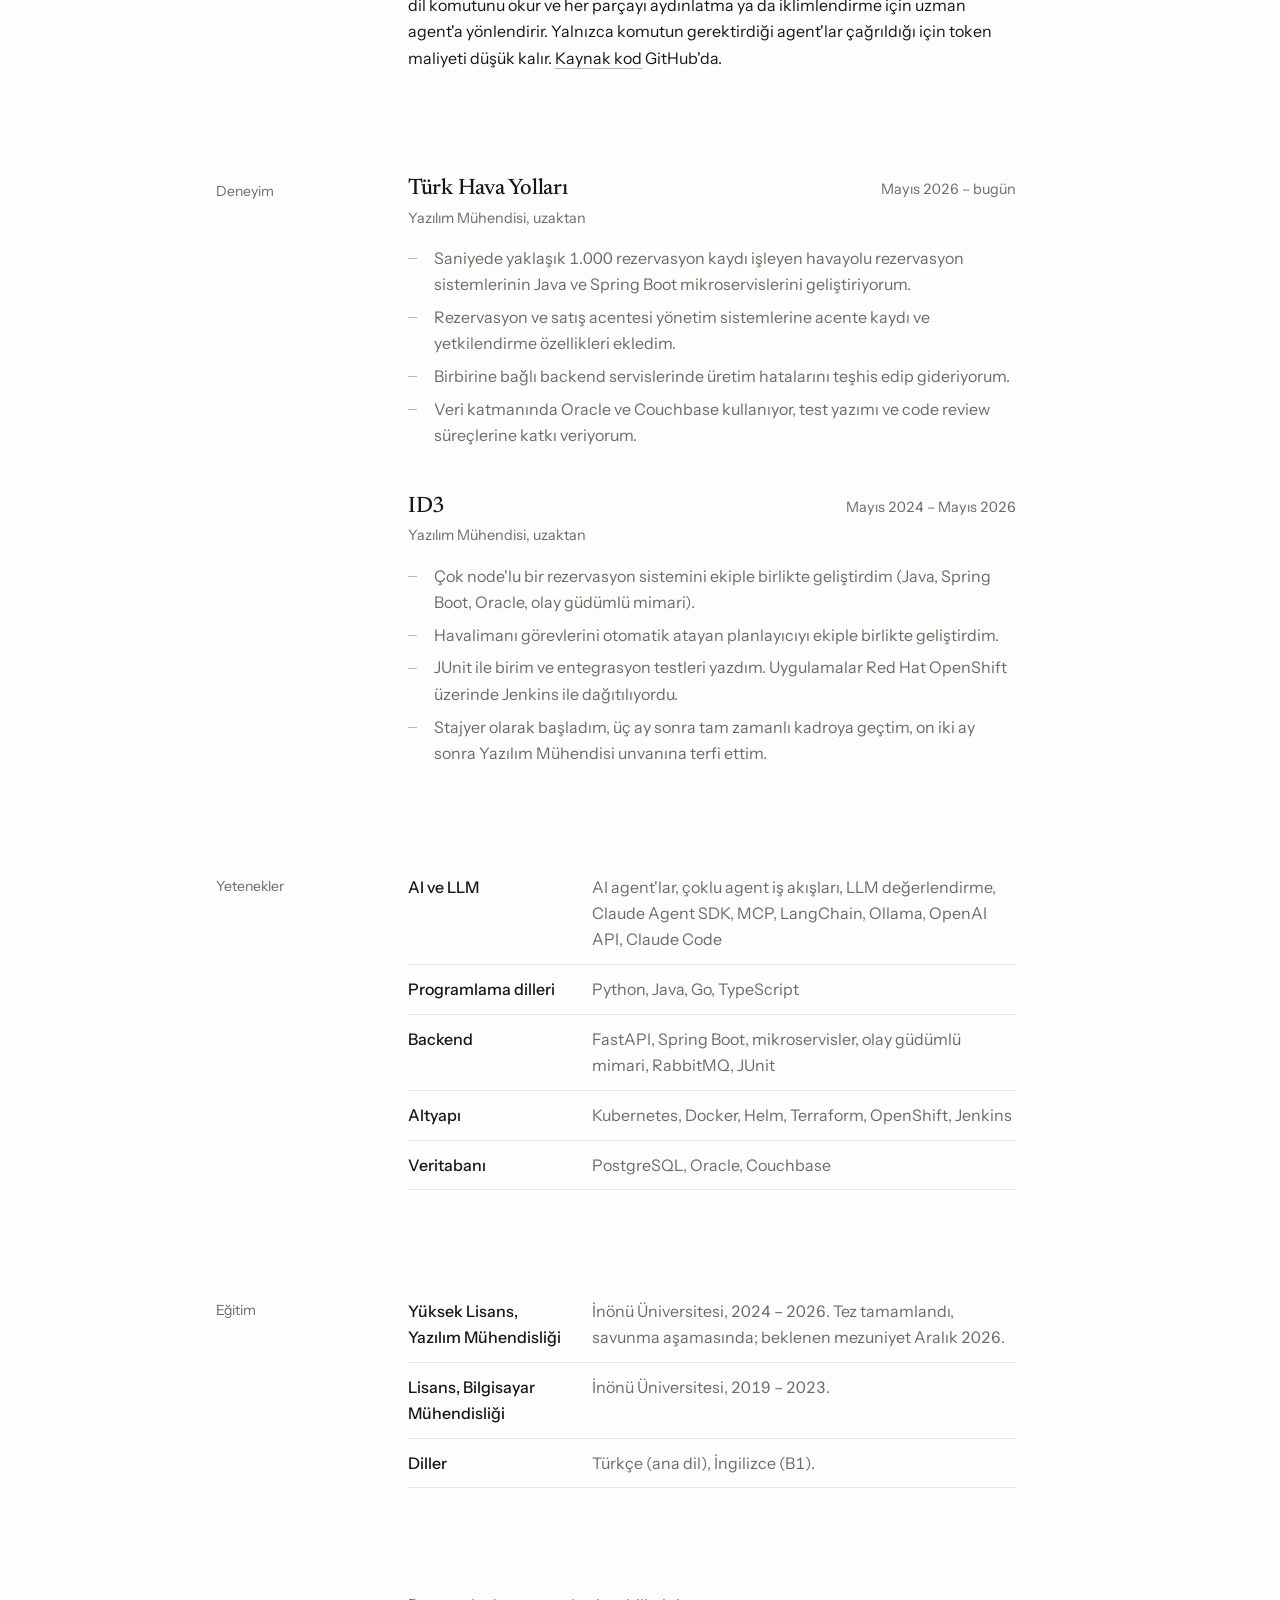
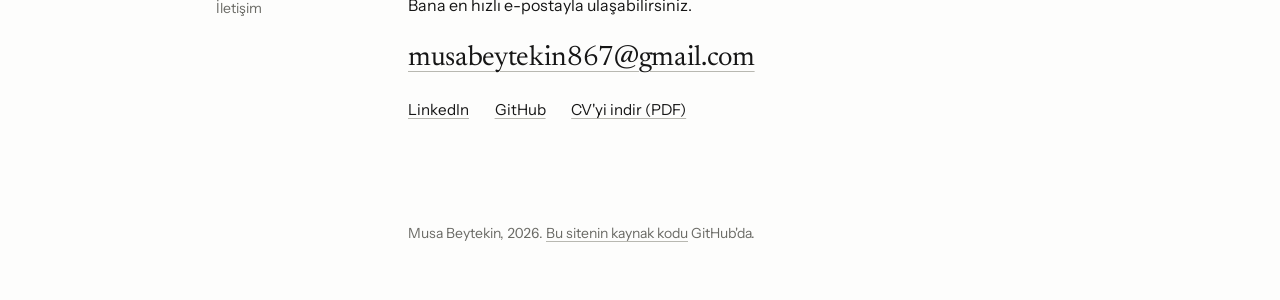
==== commit 4927d639: "Redesign as a quiet single column with a serif name and ruled rows Co-Authored-By: Claude Fable 5.2 " ====
--- a/tr/index.html
+++ b/tr/index.html
@@ -18,12 +18,12 @@
   <meta property="og:image:width" content="1200">
   <meta property="og:image:height" content="630">
   <meta name="twitter:card" content="summary_large_image">
-  <meta name="theme-color" content="#f2f4f8" media="(prefers-color-scheme: light)">
-  <meta name="theme-color" content="#0c1220" media="(prefers-color-scheme: dark)">
+  <meta name="theme-color" content="#fdfdfc" media="(prefers-color-scheme: light)">
+  <meta name="theme-color" content="#131312" media="(prefers-color-scheme: dark)">
   <link rel="icon" href="../assets/favicon.svg" type="image/svg+xml">
   <link rel="preconnect" href="https://fonts.googleapis.com">
   <link rel="preconnect" href="https://fonts.gstatic.com" crossorigin>
-  <link rel="stylesheet" href="https://fonts.googleapis.com/css2?family=Bricolage+Grotesque:opsz,wdth,wght@12..96,75..100,400..800&family=Instrument+Sans:wght@400..700&display=swap">
+  <link rel="stylesheet" href="https://fonts.googleapis.com/css2?family=Newsreader:opsz,wght@6..72,400..500&family=Instrument+Sans:wght@400..600&display=swap">
   <link rel="stylesheet" href="../assets/site.css">
   <script type="application/ld+json">
   {
@@ -42,74 +42,83 @@
 <body>
   <a class="skip" href="#main">İçeriğe geç</a>
 
-  <header class="top wrap">
-    <nav aria-label="Bölümler">
-        <a href="#exradius">Exradius</a>
-        <a href="#thesis">Tez</a>
-        <a href="#experience">Deneyim</a>
-        <a href="#skills">Yetenekler</a>
-        <a href="#contact">İletişim</a>
+  <header class="wrap">
+    <nav class="top" aria-label="Dil">
+      <a href="../" lang="en" hreflang="en">English</a>
+      <span aria-current="true" lang="tr">Türkçe</span>
     </nav>
-    <a class="lang" href="../" lang="en" hreflang="en">English</a>
   </header>
 
   <main id="main">
     <section class="hero wrap">
       <h1>Musa Beytekin</h1>
-      <div class="hero-text">
-        <p class="role">LLM agent sistemleri kuran, değerlendiren ve altındaki backend'i yazan AI mühendisi.</p>
-        <p class="summary">AI agent'larını Kubernetes üzerinde izole ortamlarda çalıştıran açık kaynak platform Exradius'u tasarlayıp geliştirdim. Yüksek lisans tezimde 10 açık ağırlıklı LLM'i hız, güvenilirlik, dilsel kalite ve duygu puanlama açısından karşılaştırdım. Türk Hava Yolları'nda saniyede yaklaşık 1.000 kayıt işleyen rezervasyon sistemlerinde çalışıyorum.</p>
-        <ul class="actions">
-          <li><a class="button" href="../cv/Musa_Beytekin_CV_TR.pdf">CV'yi indir (PDF)</a></li>
-          <li><a href="https://github.com/musabeytekin">GitHub</a></li>
-          <li><a href="https://www.linkedin.com/in/musabeytekin">LinkedIn</a></li>
-          <li><a href="mailto:musabeytekin867@gmail.com">E-posta</a></li>
-        </ul>
-      </div>
+      <p class="place">AI mühendisi, Türkiye</p>
+      <p class="lead">LLM agent sistemleri kuruyor, onları değerlendiriyor ve altındaki backend'i yazıyorum.</p>
+      <p class="summary">AI agent'larını Kubernetes üzerinde izole ortamlarda çalıştıran açık kaynak platform <a href="#exradius">Exradius</a>'u tasarlayıp geliştirdim. <a href="#thesis">Yüksek lisans tezimde</a> 10 açık ağırlıklı LLM'i hız, güvenilirlik, dilsel kalite ve duygu puanlama açısından karşılaştırdım. Türk Hava Yolları'nda saniyede yaklaşık 1.000 kayıt işleyen rezervasyon sistemlerinde çalışıyorum.</p>
+      <ul class="actions">
+        <li><a class="button" href="../cv/Musa_Beytekin_CV_TR.pdf">CV'yi indir (PDF)</a></li>
+        <li><a href="https://github.com/musabeytekin">GitHub</a></li>
+        <li><a href="https://www.linkedin.com/in/musabeytekin">LinkedIn</a></li>
+        <li><a href="mailto:musabeytekin867@gmail.com">E-posta</a></li>
+      </ul>
     </section>
 
     <section class="block wrap" id="exradius">
-      <h2>Exradius</h2>
-      <div class="content">
-        <p class="lead">AI agent'larını bir şirketin kendi kodu üzerinde çalıştıran, açık kaynak ve self-hosted bir platform. Her görev kendi sıkılaştırılmış Kubernetes pod'unda çalışır. Agent işini orada yapar, gerektiğinde bir insana sorar ve sonunda bir branch ya da patch teslim eder.</p>
-        <p>Tamamını ben tasarlayıp geliştirdim: API ve worker, Kubernetes operator, egress proxy, yönetim paneli ve kurulum.</p>
-      </div>
-      <div class="run wide">
-        <h3>Bir çalıştırma, baştan sona</h3>
+      <h2>Açık kaynak</h2>
+      <div class="content">
+        <h3>Exradius</h3>
+        <p class="note">AI agent'larını çalıştıran self-hosted platform. Apache-2.0.</p>
+        <p>Exradius, AI agent'larını bir şirketin kendi kodu üzerinde çalıştırır. Her görev kendi sıkılaştırılmış Kubernetes pod'unda çalışır. Agent işini orada yapar, gerektiğinde bir insana sorar ve sonunda bir branch ya da patch teslim eder.</p>
+        <p>Tamamını ben tasarlayıp geliştirdim. <a href="https://github.com/musabeytekin/exradius">Kaynak kod</a> ve <a href="https://github.com/musabeytekin/exradius/blob/main/docs/architecture.md">tasarım notları</a> GitHub'da.</p>
+        <h4>Bir çalıştırma, baştan sona</h4>
         <ol class="track">
-          <li style="--i: 0"><strong>Görev gelir</strong>RabbitMQ kuyruğuna düşen mesaj bir proje ve bir agent adı taşır. Mesajı Jira ve GitHub bridge'leri gönderir.</li>
-          <li style="--i: 1"><strong>Config okunur</strong>Worker projenin git deposundaki <code>exradius.yaml</code> dosyasını okur ve bir Run oluşturur.</li>
-          <li style="--i: 2"><strong>Pod açılır</strong>Go ile yazılmış operator çalıştırma için tek bir pod kurar: root'suz, salt okunur dosya sistemi, capability yok, cluster yetkisi yok.</li>
-          <li style="--i: 3"><strong>Agent çalışır</strong>Runner agent'ı Claude Agent SDK üzerinden yürütür. Trafiği, yalnızca izinli adreslere açılan bir egress proxy'den geçer.</li>
-          <li class="person" style="--i: 4"><strong>İnsan yanıtlar</strong>Agent bir MCP aracıyla soru sorabilir. Yanıt gelince oturum aynı pod'da kaldığı yerden sürer.</li>
-          <li style="--i: 5"><strong>Sonuç çıkar</strong>Agent bir branch push eder ya da patch ekler. Durum ve sonuç, olay olarak yayınlanır.</li>
+          <li style="--i: 0"><strong>Görev gelir</strong><span>RabbitMQ kuyruğuna düşen mesaj bir proje ve bir agent adı taşır. Mesajı Jira ve GitHub bridge'leri gönderir.</span></li>
+          <li style="--i: 1"><strong>Config okunur</strong><span>Worker projenin git deposundaki <code>exradius.yaml</code> dosyasını okur ve bir Run oluşturur.</span></li>
+          <li style="--i: 2"><strong>Pod açılır</strong><span>Operator çalıştırma için tek bir pod kurar: root'suz, salt okunur dosya sistemi, capability yok, cluster yetkisi yok.</span></li>
+          <li style="--i: 3"><strong>Agent çalışır</strong><span>Runner agent'ı Claude Agent SDK üzerinden yürütür. Trafiği, yalnızca izinli adreslere açılan bir egress proxy'den geçer.</span></li>
+          <li class="person" style="--i: 4"><strong>İnsan yanıtlar</strong><span>Agent bir MCP aracıyla soru sorabilir. Yanıt gelince oturum aynı pod'da kaldığı yerden sürer.</span></li>
+          <li style="--i: 5"><strong>Sonuç çıkar</strong><span>Agent bir branch push eder ya da patch ekler. Durum ve sonuç, olay olarak yayınlanır.</span></li>
         </ol>
-      </div>
-      <div class="content">
-        <h3>Neler geliştirdim</h3>
-        <ul class="points">
-          <li>Python ile API ve worker (FastAPI, PostgreSQL, RabbitMQ). Her durum değişikliği olayıyla birlikte tek transaction'da saklanır, olay commit'ten sonra yayınlanır.</li>
-          <li>Go ile Kubernetes operator (controller-runtime); çalıştırmalar ve imaj build'leri için custom resource'lar.</li>
-          <li>Go ile egress proxy: model anahtarını ve depo kimlik bilgilerini isteğe çıkışta ekler, böylece hiçbir pod bunları tutmaz.</li>
-          <li>Runner ve içindeki MCP sunucusu: insana soru sorma, sonuç teslimi, dosya ekleri.</li>
-          <li>React ve TypeScript ile yönetim paneli.</li>
-          <li>Helm chart ve AWS (EKS), GCP (GKE), Azure (AKS) için Terraform modülleri.</li>
-          <li>PostgreSQL'de şifreli tutulan ya da HashiCorp Vault'tan okunan secret store'lar.</li>
-          <li>Bir kod tabanını Exradius'a kuran Claude Code skill'i ve agent'ları ölçmek için gerçek upstream hata düzeltmelerinden oluşan değerlendirme seti (devam ediyor).</li>
-        </ul>
-        <p><a href="https://github.com/musabeytekin/exradius">GitHub'da kaynak kod</a> <span class="note">Apache-2.0 lisansı.</span></p>
+        <h4>Neler geliştirdim</h4>
+        <dl class="rows">
+          <dt><a href="https://github.com/musabeytekin/exradius/tree/main/backend">API ve worker</a></dt>
+          <dd>Python, FastAPI, PostgreSQL ve RabbitMQ. Her durum değişikliği olayıyla birlikte tek transaction'da saklanır ve commit'ten sonra yayınlanır.</dd>
+          <dt><a href="https://github.com/musabeytekin/exradius/tree/main/operator">Operator</a></dt>
+          <dd>Go ve controller-runtime; çalıştırmalar ve imaj build'leri için custom resource'lar.</dd>
+          <dt><a href="https://github.com/musabeytekin/exradius/tree/main/egress">Egress proxy</a></dt>
+          <dd>Go, yalnızca standart kütüphane. Model anahtarını ve depo kimlik bilgilerini isteğe çıkışta ekler, böylece hiçbir pod bunları tutmaz.</dd>
+          <dt><a href="https://github.com/musabeytekin/exradius/tree/main/backend/exradius/runner">Runner</a></dt>
+          <dd>Agent'ı Claude Agent SDK üzerinden yürütür ve bir MCP sunucusu barındırır: insana soru sorma, sonuç teslimi, dosya ekleri.</dd>
+          <dt><a href="https://github.com/musabeytekin/exradius/tree/main/frontend">Yönetim paneli</a></dt>
+          <dd>React ve TypeScript.</dd>
+          <dt><a href="https://github.com/musabeytekin/exradius/tree/main/charts/exradius">Kurulum</a></dt>
+          <dd>Helm chart ve AWS (EKS), GCP (GKE), Azure (AKS) için <a href="https://github.com/musabeytekin/exradius/tree/main/deploy/terraform">Terraform modülleri</a>.</dd>
+          <dt><a href="https://github.com/musabeytekin/exradius/tree/main/backend/exradius/secret_backends">Secret store'lar</a></dt>
+          <dd>PostgreSQL'de şifreli tutulur ya da HashiCorp Vault'tan okunur.</dd>
+          <dt><a href="https://github.com/musabeytekin/exradius/tree/main/skill">Kurulum skill'i</a></dt>
+          <dd>Bir kod tabanını okuyup Exradius'a kuran Claude Code skill'i.</dd>
+          <dt><a href="https://github.com/musabeytekin/exradius/tree/main/evals">Değerlendirme seti</a></dt>
+          <dd>Agent'ları ölçmek için gerçek upstream hata düzeltmeleri. Devam ediyor.</dd>
+        </dl>
       </div>
     </section>
 
     <section class="block wrap" id="thesis">
-      <h2>Yüksek lisans tezi</h2>
+      <h2>Araştırma</h2>
       <div class="content">
         <h3>Hangi yerel LLM hangi sohbet karakterine uygun?</h3>
-        <p class="note">İnönü Üniversitesi, 2026. Resmî başlık: Yapay Zeka Destekli Dil Öğrenme Uygulaması ile Etkileşimli Sanal Karakterler Arası İletişim.</p>
+        <p class="note">Yüksek lisans tezi, İnönü Üniversitesi, 2026. Resmî başlık: Yapay Zeka Destekli Dil Öğrenme Uygulaması ile Etkileşimli Sanal Karakterler Arası İletişim.</p>
         <p>Tezin önerdiği uygulamada dil öğrenenler AI karakterlerle mesajlaşıyor: sohbet arkadaşı, dil öğretmeni, duygusal destek. Her role hangi yerel modelin aday olduğunu araştırdım.</p>
-        <p>10 açık ağırlıklı LLM'i (4B ile 20B parametre arası) Ollama ile aynı donanımda çalıştırıp dört ölçüt grubunda karşılaştırdım: yanıt hızı, güvenilirlik, dilsel kalite ve duygu puanlama.</p>
-        <p>GoEmotions (Reddit yorumları), SST-2 (film yorumları) ve TweetEval (tweet'ler) veri setlerinde her modelin 27 duyguyu nasıl puanladığını çıkardım.</p>
-        <p>Modeller arasında en düşük ilk token'a ulaşma süresi 233 ms, en kısa toplam yanıt süresi 2,0 s, en yüksek üretim hızı saniyede 94 token oldu.</p>
+        <p>10 açık ağırlıklı LLM'i (4B ile 20B parametre arası) Ollama ile aynı donanımda çalıştırıp dört ölçüt grubunda karşılaştırdım: yanıt hızı, güvenilirlik, dilsel kalite ve duygu puanlama. Ayrıca GoEmotions, SST-2 ve TweetEval veri setlerinde her modelin 27 duyguyu nasıl puanladığını çıkardım.</p>
+        <h4>Hız ölçütlerinde en iyi sonuçlar</h4>
+        <dl class="rows">
+          <dt>İlk token'a ulaşma</dt>
+          <dd>233 ms, llama2:7b</dd>
+          <dt>Toplam yanıt süresi</dt>
+          <dd>2,0 s, olmo2:7b</dd>
+          <dt>Üretim hızı</dt>
+          <dd>saniyede 94 token, gemma3:4b</dd>
+        </dl>
         <p class="models">Modeller: gemma3:4b, gemma2:9b, llama2:7b, llama3.1:8b, mistral:7b, qwen2.5:7b, granite3.3:8b, olmo2:7b, olmo-3:7b, gpt-oss:20b</p>
       </div>
     </section>
@@ -119,8 +128,7 @@
       <div class="content">
         <h3>Smart Home Controller AI</h3>
         <p class="note">Python ve LangChain ile çoklu agent sistemi.</p>
-        <p>Koordinatör agent “mutfak ışıklarını aç ve sıcaklığı 22 dereceye ayarla” gibi doğal dil komutunu okur ve her parçayı aydınlatma ya da iklimlendirme için uzman agent'a yönlendirir. Yalnızca komutun gerektirdiği agent'lar çağrıldığı için token maliyeti düşük kalır.</p>
-        <p><a href="https://github.com/musabeytekin/smart-home-controller-ai">GitHub'da kaynak kod</a></p>
+        <p>Koordinatör agent “mutfak ışıklarını aç ve sıcaklığı 22 dereceye ayarla” gibi doğal dil komutunu okur ve her parçayı aydınlatma ya da iklimlendirme için uzman agent'a yönlendirir. Yalnızca komutun gerektirdiği agent'lar çağrıldığı için token maliyeti düşük kalır. <a href="https://github.com/musabeytekin/smart-home-controller-ai">Kaynak kod</a> GitHub'da.</p>
       </div>
     </section>
 
@@ -128,8 +136,11 @@
       <h2>Deneyim</h2>
       <div class="content">
         <article class="entry">
-          <h3>Yazılım Mühendisi, Türk Hava Yolları</h3>
-          <p class="when">Mayıs 2026'dan bugüne, uzaktan</p>
+          <div class="entry-head">
+            <h3>Türk Hava Yolları</h3>
+            <p class="when">Mayıs 2026 – bugün</p>
+          </div>
+          <p class="note">Yazılım Mühendisi, uzaktan</p>
           <ul class="points">
             <li>Saniyede yaklaşık 1.000 rezervasyon kaydı işleyen havayolu rezervasyon sistemlerinin Java ve Spring Boot mikroservislerini geliştiriyorum.</li>
             <li>Rezervasyon ve satış acentesi yönetim sistemlerine acente kaydı ve yetkilendirme özellikleri ekledim.</li>
@@ -138,8 +149,11 @@
           </ul>
         </article>
         <article class="entry">
-          <h3>Yazılım Mühendisi, ID3</h3>
-          <p class="when">Mayıs 2024 – Mayıs 2026, uzaktan</p>
+          <div class="entry-head">
+            <h3>ID3</h3>
+            <p class="when">Mayıs 2024 – Mayıs 2026</p>
+          </div>
+          <p class="note">Yazılım Mühendisi, uzaktan</p>
           <ul class="points">
             <li>Çok node'lu bir rezervasyon sistemini ekiple birlikte geliştirdim (Java, Spring Boot, Oracle, olay güdümlü mimari).</li>
             <li>Havalimanı görevlerini otomatik atayan planlayıcıyı ekiple birlikte geliştirdim.</li>
@@ -153,7 +167,7 @@
     <section class="block wrap" id="skills">
       <h2>Yetenekler</h2>
       <div class="content">
-        <dl class="facts">
+        <dl class="rows">
           <dt>AI ve LLM</dt>
           <dd>AI agent'lar, çoklu agent iş akışları, LLM değerlendirme, Claude Agent SDK, MCP, LangChain, Ollama, OpenAI API, Claude Code</dd>
           <dt>Programlama dilleri</dt>
@@ -171,7 +185,7 @@
     <section class="block wrap" id="education">
       <h2>Eğitim</h2>
       <div class="content">
-        <dl class="facts">
+        <dl class="rows">
           <dt>Yüksek Lisans, Yazılım Mühendisliği</dt>
           <dd>İnönü Üniversitesi, 2024 – 2026. Tez tamamlandı, savunma aşamasında; beklenen mezuniyet Aralık 2026.</dd>
           <dt>Lisans, Bilgisayar Mühendisliği</dt>
@@ -185,11 +199,11 @@
     <section class="block wrap" id="contact">
       <h2>İletişim</h2>
       <div class="content">
-        <p>Bana en hızlı e-postayla ulaşabilirsiniz. Türkiye'de yaşıyorum.</p>
+        <p>Bana en hızlı e-postayla ulaşabilirsiniz.</p>
         <p><a class="mail" href="mailto:musabeytekin867@gmail.com">musabeytekin867@gmail.com</a></p>
         <ul class="links">
-          <li><a href="https://www.linkedin.com/in/musabeytekin">linkedin.com/in/musabeytekin</a></li>
-          <li><a href="https://github.com/musabeytekin">github.com/musabeytekin</a></li>
+          <li><a href="https://www.linkedin.com/in/musabeytekin">LinkedIn</a></li>
+          <li><a href="https://github.com/musabeytekin">GitHub</a></li>
           <li><a href="../cv/Musa_Beytekin_CV_TR.pdf">CV'yi indir (PDF)</a></li>
         </ul>
       </div>
@@ -197,7 +211,7 @@
   </main>
 
   <footer class="wrap">
-    <p>Musa Beytekin, 2026.</p>
+    <p>Musa Beytekin, 2026. <a href="https://github.com/musabeytekin/musabeytekin.github.io">Bu sitenin kaynak kodu</a> GitHub'da.</p>
   </footer>
 
   <script src="../assets/site.js" defer></script>
--- a/assets/site.css
+++ b/assets/site.css
@@ -1,30 +1,27 @@
 :root {
-  --paper: #f2f4f8;
-  --surface: #ffffff;
-  --ink: #121a2d;
-  --muted: #525d78;
-  --line: #d3dae6;
-  --accent: #1d3fcf;
-  --accent-ink: #ffffff;
-  --signal: #a85f00;
-  --display: "Bricolage Grotesque", "Avenir Next Condensed", "Helvetica Neue", Arial, sans-serif;
-  --body: "Instrument Sans", "Helvetica Neue", Arial, sans-serif;
+  --paper: #fdfdfc;
+  --ink: #161616;
+  --muted: #6b6b66;
+  --line: #e7e7e2;
+  --rule: #b8b8b1;
+  --signal: #96590a;
+  --serif: "Newsreader", "Iowan Old Style", "Palatino Linotype", Georgia, serif;
+  --sans: "Instrument Sans", "Helvetica Neue", Helvetica, Arial, sans-serif;
   --mono: ui-monospace, "SF Mono", Menlo, Consolas, monospace;
-  --margin-col: 13rem;
-  --gap: 2.5rem;
+  --label-col: 9rem;
+  --gap: 3rem;
+  --key-col: 11.5rem;
   color-scheme: light dark;
 }
 
 @media (prefers-color-scheme: dark) {
   :root {
-    --paper: #0c1220;
-    --surface: #141c30;
-    --ink: #e9edf6;
-    --muted: #9ba6c0;
-    --line: #27314b;
-    --accent: #a3b6ff;
-    --accent-ink: #0c1220;
-    --signal: #f1b54a;
+    --paper: #131312;
+    --ink: #ecece8;
+    --muted: #9b9b95;
+    --line: #2b2b28;
+    --rule: #5d5d58;
+    --signal: #e0a84a;
   }
 }
 
@@ -35,7 +32,6 @@
 }
 
 html {
-  scroll-behavior: smooth;
   -webkit-text-size-adjust: 100%;
 }
 
@@ -43,31 +39,23 @@
   margin: 0;
   background: var(--paper);
   color: var(--ink);
-  font-family: var(--body);
-  font-size: 1.0625rem;
-  line-height: 1.6;
+  font-family: var(--sans);
+  font-size: 1rem;
+  line-height: 1.65;
+  font-variant-numeric: tabular-nums;
   -webkit-font-smoothing: antialiased;
-}
-
-a {
-  color: var(--accent);
-  text-decoration-thickness: 1px;
-  text-underline-offset: 0.2em;
-}
-
-a:hover {
-  text-decoration-thickness: 2px;
-}
-
-:focus-visible {
-  outline: 2px solid var(--accent);
-  outline-offset: 3px;
-  border-radius: 3px;
+  text-rendering: optimizeLegibility;
+}
+
+::selection {
+  background: var(--ink);
+  color: var(--paper);
 }
 
 h1,
 h2,
 h3,
+h4,
 p,
 ul,
 ol,
@@ -82,13 +70,32 @@
   list-style: none;
 }
 
+a {
+  color: inherit;
+  text-decoration: underline;
+  text-decoration-color: var(--rule);
+  text-decoration-thickness: 1px;
+  text-underline-offset: 0.22em;
+  transition: text-decoration-color 0.15s;
+}
+
+a:hover {
+  text-decoration-color: currentColor;
+}
+
+:focus-visible {
+  outline: 2px solid var(--ink);
+  outline-offset: 3px;
+  border-radius: 2px;
+}
+
 code {
   font-family: var(--mono);
-  font-size: 0.88em;
+  font-size: 0.86em;
 }
 
 .wrap {
-  max-width: 72rem;
+  max-width: 56rem;
   margin-inline: auto;
   padding-inline: 1.5rem;
 }
@@ -97,462 +104,411 @@
   position: absolute;
   left: 1rem;
   top: -4rem;
-  background: var(--surface);
-  padding: 0.5rem 0.9rem;
-  border-radius: 6px;
+  background: var(--paper);
+  padding: 0.4rem 0.8rem;
 }
 
 .skip:focus {
   top: 1rem;
 }
 
-/* Top bar */
+/* Language switch */
 
 .top {
   display: flex;
-  justify-content: space-between;
-  align-items: baseline;
-  gap: 1.5rem;
-  padding-block: 1.4rem;
-  font-size: 0.95rem;
-}
-
-.top nav {
-  display: flex;
-  flex-wrap: wrap;
-  gap: 0.3rem 1.5rem;
+  justify-content: flex-end;
+  gap: 1.1rem;
+  padding-block: 1.75rem 0;
+  font-size: 0.875rem;
+  color: var(--muted);
 }
 
 .top a {
-  color: var(--muted);
   text-decoration: none;
 }
 
 .top a:hover {
   color: var(--ink);
-  text-decoration: underline;
-}
-
-.top .lang {
+}
+
+.top [aria-current] {
   color: var(--ink);
-  font-weight: 600;
-  white-space: nowrap;
-}
-
-/* Hero */
+}
+
+/* Opening */
 
 .hero {
-  padding-block: clamp(2.5rem, 7vw, 5.5rem) clamp(3rem, 7vw, 5.5rem);
+  padding-block: clamp(3.5rem, 11vw, 7.5rem) clamp(3.5rem, 8vw, 5.5rem);
+}
+
+.hero > * {
+  margin-left: calc(var(--label-col) + var(--gap));
+  max-width: 38rem;
 }
 
 .hero h1 {
-  font-family: var(--display);
-  font-weight: 700;
-  font-stretch: 78%;
-  font-size: clamp(3.4rem, 12.2vw, 9.25rem);
-  line-height: 0.88;
-  letter-spacing: -0.035em;
-  margin-left: -0.04em;
-}
-
-.hero-text {
-  margin-top: clamp(1.75rem, 4vw, 3rem);
-  margin-left: calc(var(--margin-col) + var(--gap));
-  max-width: 40rem;
-}
-
-.role {
-  font-family: var(--display);
-  font-size: clamp(1.3rem, 2.4vw, 1.6rem);
-  font-weight: 600;
-  line-height: 1.25;
-  letter-spacing: -0.01em;
+  font-family: var(--serif);
+  font-weight: 400;
+  font-size: clamp(2.5rem, 6.4vw, 3.6rem);
+  line-height: 1.05;
+  letter-spacing: -0.022em;
+}
+
+.place {
+  margin-top: 0.7rem;
+  color: var(--muted);
+}
+
+.lead {
+  margin-top: clamp(2rem, 5vw, 3rem);
+  font-family: var(--serif);
+  font-weight: 400;
+  font-size: clamp(1.45rem, 3.1vw, 1.8rem);
+  line-height: 1.32;
+  letter-spacing: -0.012em;
+  text-wrap: balance;
 }
 
 .summary {
-  margin-top: 1rem;
-  color: var(--muted);
+  margin-top: 1.4rem;
+  color: var(--muted);
+}
+
+.summary a {
+  color: var(--ink);
 }
 
 .actions {
   display: flex;
   flex-wrap: wrap;
   align-items: center;
-  gap: 0.8rem 1.6rem;
-  margin-top: 1.9rem;
+  gap: 0.75rem 1.6rem;
+  margin-top: 2.1rem;
+  font-size: 0.95rem;
 }
 
 .button {
   display: inline-block;
-  background: var(--accent);
-  color: var(--accent-ink);
-  font-weight: 600;
+  background: var(--ink);
+  color: var(--paper);
+  font-weight: 500;
   text-decoration: none;
-  padding: 0.7rem 1.2rem;
-  border-radius: 8px;
+  padding: 0.5rem 1.05rem;
+  border-radius: 999px;
+  transition: opacity 0.15s;
 }
 
 .button:hover {
-  filter: brightness(1.12);
-}
-
-/* Sections: heading in the margin, content beside it */
+  opacity: 0.82;
+}
+
+/* Sections: a quiet label in the margin, content beside it */
 
 .block {
   display: grid;
-  grid-template-columns: var(--margin-col) minmax(0, 1fr);
+  grid-template-columns: var(--label-col) minmax(0, 1fr);
   column-gap: var(--gap);
-  row-gap: 1.5rem;
-  padding-block: clamp(2.5rem, 5vw, 3.75rem);
-  border-top: 1px solid var(--line);
+  padding-block: clamp(2.25rem, 5vw, 3.25rem);
 }
 
 .block > h2 {
-  grid-column: 1;
-  font-family: var(--display);
-  font-size: 1.2rem;
-  font-weight: 700;
-  line-height: 1.3;
-  letter-spacing: -0.01em;
+  font-family: var(--sans);
+  font-size: 0.875rem;
+  font-weight: 400;
+  line-height: 2.1rem;
+  color: var(--muted);
 }
 
 .block > .content {
-  grid-column: 2;
-  max-width: 43rem;
-}
-
-.block > .wide {
-  grid-column: 1 / -1;
+  max-width: 38rem;
 }
 
 .content > * + * {
   margin-top: 1rem;
 }
 
-.lead {
-  font-size: 1.2rem;
-  line-height: 1.5;
-}
-
 h3 {
-  font-family: var(--display);
-  font-size: 1.15rem;
-  font-weight: 700;
+  font-family: var(--serif);
+  font-weight: 500;
+  font-size: 1.4rem;
   line-height: 1.3;
-  letter-spacing: -0.005em;
+  letter-spacing: -0.012em;
+  text-wrap: balance;
+}
+
+h4 {
+  font-family: var(--sans);
+  font-size: 0.875rem;
+  font-weight: 400;
+  color: var(--muted);
+}
+
+.content > h4 {
+  margin-top: 2.5rem;
+}
+
+.note {
+  color: var(--muted);
+  font-size: 0.9rem;
+}
+
+.content > h3 + .note {
+  margin-top: 0.3rem;
+}
+
+.models {
+  font-family: var(--mono);
+  font-size: 0.8rem;
+  line-height: 1.8;
+  color: var(--muted);
+}
+
+/* One run, drawn as a line with stops */
+
+.track {
+  margin-top: 1.1rem;
+}
+
+.track li {
+  position: relative;
+  display: grid;
+  grid-template-columns: calc(var(--key-col) - 1.6rem) minmax(0, 1fr);
+  padding: 0 0 1.25rem 1.6rem;
+  color: var(--muted);
+}
+
+.track strong {
+  padding-right: 0.75rem;
+}
+
+.track li:last-child {
+  padding-bottom: 0;
+}
+
+.track strong {
+  color: var(--ink);
+  font-weight: 500;
+}
+
+/* the stop */
+.track li::before {
+  content: "";
+  position: absolute;
+  left: 0;
+  top: 0.58em;
+  width: 9px;
+  height: 9px;
+  border-radius: 50%;
+  background: var(--ink);
+  box-shadow: 0 0 0 4px var(--paper);
+  z-index: 1;
+}
+
+/* the line down to the next stop */
+.track li:not(:last-child)::after {
+  content: "";
+  position: absolute;
+  left: 4px;
+  top: 0.58em;
+  width: 1px;
+  height: 100%;
+  background: var(--ink);
+  transform-origin: center top;
+}
+
+/* the stop where a person steps in */
+.track li.person::before {
+  background: var(--paper);
+  box-shadow: inset 0 0 0 1.5px var(--signal), 0 0 0 4px var(--paper);
+}
+
+.track li.person strong {
+  color: var(--signal);
+}
+
+/* Played once when the track scrolls into view; the script adds these classes */
+.track.waiting li::before {
+  opacity: 0.25;
+}
+
+.track.waiting li::after {
+  transform: scaleY(0);
+}
+
+.track.playing li::before {
+  animation: arrive 0.3s ease-out both;
+  animation-delay: calc(var(--i) * 0.32s);
+}
+
+.track.playing li::after {
+  animation: travel 0.32s linear both;
+  animation-delay: calc(var(--i) * 0.32s);
+}
+
+@keyframes arrive {
+  from {
+    opacity: 0.25;
+  }
+  to {
+    opacity: 1;
+  }
+}
+
+@keyframes travel {
+  from {
+    transform: scaleY(0);
+  }
+  to {
+    transform: scaleY(1);
+  }
+}
+
+/* Ruled rows: a name and what belongs to it */
+
+.rows {
+  display: grid;
+  grid-template-columns: var(--key-col) minmax(0, 1fr);
+  border-bottom: 1px solid var(--line);
+}
+
+.rows dt,
+.rows dd {
+  border-top: 1px solid var(--line);
+  padding-block: 0.7rem;
+}
+
+.rows dt {
+  padding-right: 1.5rem;
+  font-weight: 500;
+}
+
+.rows dd {
+  color: var(--muted);
+}
+
+h4 + .rows {
+  margin-top: 0.8rem;
+}
+
+/* a section that opens with rows: the first row sits level with the margin label */
+.content > .rows:first-child > :nth-child(-n + 2) {
+  border-top: 0;
+  padding-top: 0.2rem;
+}
+
+/* Experience */
+
+.entry + .entry {
+  margin-top: 2.75rem;
+}
+
+.entry-head {
+  display: flex;
+  justify-content: space-between;
+  align-items: baseline;
+  gap: 1rem;
 }
 
 .when {
   color: var(--muted);
-  font-size: 0.95rem;
+  font-size: 0.9rem;
+  white-space: nowrap;
+}
+
+.entry .note {
   margin-top: 0.15rem;
 }
 
-.note {
-  color: var(--muted);
-  font-size: 0.95rem;
+.points {
+  margin-top: 0.9rem;
 }
 
 .points li {
   position: relative;
-  padding-left: 1.1rem;
+  padding-left: 1.6rem;
+  color: var(--muted);
 }
 
 .points li + li {
-  margin-top: 0.45rem;
+  margin-top: 0.4rem;
 }
 
 .points li::before {
   content: "";
   position: absolute;
   left: 0;
-  top: 0.68em;
-  width: 0.4rem;
-  height: 2px;
-  background: var(--muted);
-}
-
-.entry + .entry {
-  margin-top: 2.25rem;
-}
-
-.entry .points {
-  margin-top: 0.8rem;
-}
-
-.models {
-  font-family: var(--mono);
-  font-size: 0.86rem;
-  line-height: 1.7;
-  color: var(--muted);
-}
-
-/* One run, drawn as a line with stops */
-
-.run {
-  background: var(--surface);
-  border: 1px solid var(--line);
-  border-radius: 14px;
-  padding: clamp(1.4rem, 3vw, 2.25rem);
-}
-
-.run h3 {
-  margin-bottom: 1.75rem;
-}
-
-.track {
-  --dot: 1.75rem;
-  position: relative;
-  display: grid;
-  grid-template-columns: repeat(6, minmax(0, 1fr));
-  counter-reset: stop;
-}
-
-.track::before,
-.track::after {
-  content: "";
-  position: absolute;
-  top: calc(var(--dot) / 2 - 1px);
-  left: 0;
-  width: calc(100% / 6 * 5 + var(--dot) / 2);
-  height: 2px;
-  background: var(--line);
-}
-
-.track::after {
-  background: var(--accent);
-  transform-origin: left center;
-}
-
-.track li {
-  position: relative;
-  counter-increment: stop;
-  padding: calc(var(--dot) + 0.9rem) 1.1rem 0 0;
-  font-size: 0.93rem;
-  line-height: 1.5;
-  color: var(--muted);
-}
-
-.track li::before {
-  content: counter(stop);
-  position: absolute;
-  z-index: 1;
-  top: 0;
-  left: 0;
-  width: var(--dot);
-  height: var(--dot);
-  border-radius: 50%;
-  background: var(--accent);
-  border: 2px solid var(--accent);
-  color: var(--accent-ink);
-  font-size: 0.8rem;
-  font-weight: 700;
-  line-height: calc(var(--dot) - 4px);
-  text-align: center;
-}
-
-.track strong {
-  display: block;
-  color: var(--ink);
-  font-family: var(--display);
-  font-size: 1.02rem;
-  line-height: 1.3;
-  margin-bottom: 0.3rem;
-}
-
-/* The stop where a person steps in */
-.track li.person::before {
-  background: var(--surface);
-  border-color: var(--signal);
-  color: var(--signal);
-}
-
-.track li.person strong {
-  color: var(--signal);
-}
-
-/* Played once when the track scrolls into view; the script adds these classes */
-.track.waiting::after {
-  transform: scaleX(0);
-}
-
-.track.waiting li::before {
-  background: var(--surface);
-  border-color: var(--line);
-  color: var(--muted);
-}
-
-.track.playing::after {
-  animation: travel 2.4s cubic-bezier(0.45, 0, 0.25, 1) both;
-}
-
-.track.playing li::before {
-  animation: arrive 0.35s ease-out both;
-  animation-delay: calc(var(--i) * 0.42s);
-}
-
-.track.playing li.person::before {
-  animation-name: arrive-person;
-}
-
-@keyframes travel {
-  from {
-    transform: scaleX(0);
-  }
-  to {
-    transform: scaleX(1);
-  }
-}
-
-@keyframes arrive {
-  from {
-    background: var(--surface);
-    border-color: var(--line);
-    color: var(--muted);
-  }
-  to {
-    background: var(--accent);
-    border-color: var(--accent);
-    color: var(--accent-ink);
-  }
-}
-
-@keyframes arrive-person {
-  from {
-    border-color: var(--line);
-    color: var(--muted);
-  }
-  to {
-    border-color: var(--signal);
-    color: var(--signal);
-  }
-}
-
-/* Skills and facts */
-
-.facts {
-  display: grid;
-  grid-template-columns: 11rem minmax(0, 1fr);
-  gap: 0.7rem 1.5rem;
-}
-
-.facts dt {
-  font-weight: 600;
-}
-
-.facts dd {
-  color: var(--muted);
-}
-
-.facts dd strong {
-  color: var(--ink);
-  font-weight: 600;
+  top: 0.82em;
+  width: 9px;
+  height: 1px;
+  background: var(--rule);
 }
 
 /* Contact */
 
 .mail {
-  font-family: var(--display);
-  font-size: clamp(1.35rem, 3.6vw, 2.1rem);
-  font-weight: 700;
-  letter-spacing: -0.015em;
+  font-family: var(--serif);
+  font-size: clamp(1.3rem, 4.4vw, 1.75rem);
+  letter-spacing: -0.012em;
   overflow-wrap: anywhere;
 }
 
 .links {
   display: flex;
   flex-wrap: wrap;
-  gap: 0.5rem 1.6rem;
+  gap: 0.4rem 1.6rem;
+  font-size: 0.95rem;
 }
 
 footer {
-  border-top: 1px solid var(--line);
-  padding-block: 1.75rem 3rem;
-  color: var(--muted);
-  font-size: 0.92rem;
-}
-
-/* Narrow screens: one column, the track turns vertical */
-
-@media (max-width: 56rem) {
+  padding-block: 3rem 3.5rem;
+  color: var(--muted);
+  font-size: 0.875rem;
+}
+
+footer p {
+  margin-left: calc(var(--label-col) + var(--gap));
+}
+
+/* Narrow screens: one column */
+
+@media (max-width: 46rem) {
+  .hero > *,
+  footer p {
+    margin-left: 0;
+  }
+
   .block {
     grid-template-columns: minmax(0, 1fr);
-    row-gap: 1.1rem;
-  }
-
-  .block > h2,
-  .block > .content {
-    grid-column: 1;
+    row-gap: 0.6rem;
   }
 
   .block > h2 {
-    font-size: 1.45rem;
-  }
-
-  .hero-text {
-    margin-left: 0;
-  }
-
-  .track {
+    line-height: 1.5;
+  }
+}
+
+@media (max-width: 34rem) {
+  .track li {
     grid-template-columns: minmax(0, 1fr);
   }
 
-  .track::before,
-  .track::after {
-    top: 0;
-    left: calc(var(--dot) / 2 - 1px);
-    width: 2px;
-    height: calc(100% - var(--last, 5rem));
-  }
-
-  .track::after {
-    transform-origin: center top;
-  }
-
-  .track li {
-    padding: 0.15rem 0 1.5rem calc(var(--dot) + 1rem);
-  }
-
-  .track li:last-child {
+  .rows {
+    grid-template-columns: minmax(0, 1fr);
+  }
+
+  .rows dt {
     padding-bottom: 0;
   }
 
-  .track.waiting::after {
-    transform: scaleY(0);
-  }
-
-  .track.playing::after {
-    animation-name: travel-down;
-  }
-
-  .facts {
-    grid-template-columns: minmax(0, 1fr);
-    gap: 0.15rem;
-  }
-
-  .facts dd {
-    margin-bottom: 0.8rem;
-  }
-}
-
-@keyframes travel-down {
-  from {
-    transform: scaleY(0);
-  }
-  to {
-    transform: scaleY(1);
-  }
-}
-
-@media (max-width: 30rem) {
-  .top nav {
-    gap: 0.2rem 1rem;
-  }
-}
-
-@media (prefers-reduced-motion: reduce) {
-  html {
-    scroll-behavior: auto;
+  .rows dd,
+  .content > .rows:first-child > dd:nth-child(2) {
+    border-top: 0;
+    padding-top: 0.1rem;
+  }
+
+  .entry-head {
+    flex-direction: column;
+    gap: 0;
   }
 }
 
@@ -564,7 +520,6 @@
   }
 
   body {
-    background: #fff;
-    font-size: 11pt;
-  }
-}
+    font-size: 10.5pt;
+  }
+}
